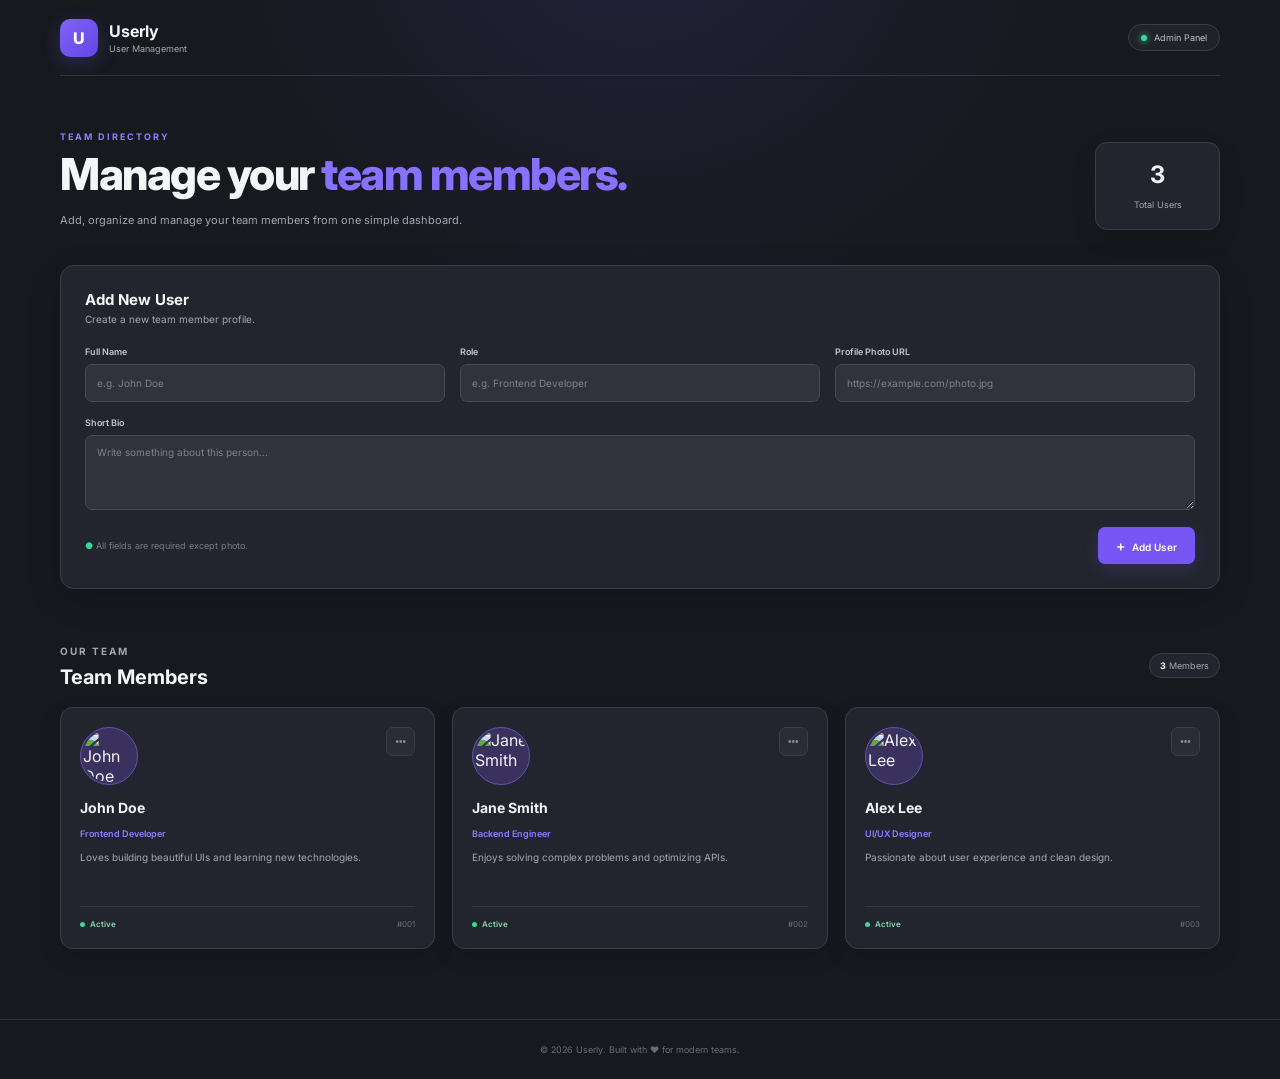
==== index.html @ 7fc99624 "test" ====
<!DOCTYPE html>
<html lang="en">
<head>
  <meta charset="UTF-8" />
  <meta name="viewport" content="width=device-width, initial-scale=1.0" />

  <title>Userly — User Management</title>

  <link rel="preconnect" href="https://fonts.googleapis.com">
  <link rel="preconnect" href="https://fonts.gstatic.com" crossorigin>
  <link href="https://fonts.googleapis.com/css2?family=Inter:wght@400;500;600;700;800&display=swap" rel="stylesheet">

  <link rel="stylesheet" href="./css/style.css  ">
</head>

<body>

  <!-- Background Glow -->
  <div class="bg-glow glow-one"></div>
  <div class="bg-glow glow-two"></div>

  <!-- HEADER -->
  <header class="header">

    <div class="logo">
      <div class="logo-icon">U</div>

      <div>
        <h1>Userly</h1>
        <span>User Management</span>
      </div>
    </div>

    <div class="header-badge">
      <span class="status-dot"></span>
      Admin Panel
    </div>

  </header>


  <main class="container">

    <!-- PAGE INTRO -->
    <section class="hero">

      <div>
        <p class="eyebrow">TEAM DIRECTORY</p>

        <h2>
          Manage your
          <span>team members.</span>
        </h2>

        <p class="hero-text">
          Add, organize and manage your team members
          from one simple dashboard.
        </p>
      </div>

      <div class="total-users">
        <strong id="userCount">3</strong>
        <span>Total Users</span>
      </div>

    </section>


    <!-- ADD USER SECTION -->
    <section class="add-section">

      <div class="section-heading">
        <div>
          <h3>Add New User</h3>
          <p>Create a new team member profile.</p>
        </div>
      </div>


      <form id="userForm" class="user-form">

        <div class="input-group">

          <label for="name">Full Name</label>

          <input
            type="text"
            id="name"
            name="name"
            placeholder="e.g. John Doe"
            required
          />

        </div>


        <div class="input-group">

          <label for="role">Role</label>

          <input
            type="text"
            id="role"
            name="role"
            placeholder="e.g. Frontend Developer"
            required
          />

        </div>


        <div class="input-group">

          <label for="photo">Profile Photo URL</label>

          <input
            type="url"
            id="photo"
            name="photo"
            placeholder="https://example.com/photo.jpg"
          />

        </div>


        <div class="input-group full-width">

          <label for="bio">Short Bio</label>

          <textarea
            id="bio"
            name="bio"
            placeholder="Write something about this person..."
            required
          ></textarea>

        </div>


        <div class="form-footer">

          <p>
            <span>●</span>
            All fields are required except photo.
          </p>

          <button type="submit" class="submit-btn">
            <span>+</span>
            Add User
          </button>

        </div>

      </form>

    </section>


    <!-- USERS SECTION -->
    <section class="users-section">

      <div class="section-heading users-heading">

        <div>
          <p class="eyebrow">OUR TEAM</p>
          <h3>Team Members</h3>
        </div>

        <div class="member-count">
          <span id="memberCount">3</span> Members
        </div>

      </div>


      <div class="users-container" id="usersContainer">


        <!-- USER 1 -->
        <article class="user-card">

          <div class="card-top">

            <div class="user-image">
              <img
                src="https://i.pravatar.cc/150?img=12"
                alt="John Doe"
              >
            </div>

            <button class="menu-btn">•••</button>

          </div>

          <div class="user-info">

            <h4>John Doe</h4>

            <span class="user-role">
              Frontend Developer
            </span>

            <p>
              Loves building beautiful UIs and
              learning new technologies.
            </p>

          </div>

          <div class="card-footer">
            <span class="active">
              <i></i> Active
            </span>

            <span class="user-id">#001</span>
          </div>

        </article>


        <!-- USER 2 -->
        <article class="user-card">

          <div class="card-top">

            <div class="user-image">
              <img
                src="https://i.pravatar.cc/150?img=47"
                alt="Jane Smith"
              >
            </div>

            <button class="menu-btn">•••</button>

          </div>

          <div class="user-info">

            <h4>Jane Smith</h4>

            <span class="user-role">
              Backend Engineer
            </span>

            <p>
              Enjoys solving complex problems and
              optimizing APIs.
            </p>

          </div>

          <div class="card-footer">
            <span class="active">
              <i></i> Active
            </span>

            <span class="user-id">#002</span>
          </div>

        </article>


        <!-- USER 3 -->
        <article class="user-card">

          <div class="card-top">

            <div class="user-image">
              <img
                src="https://i.pravatar.cc/150?img=11"
                alt="Alex Lee"
              >
            </div>

            <button class="menu-btn">•••</button>

          </div>

          <div class="user-info">

            <h4>Alex Lee</h4>

            <span class="user-role">
              UI/UX Designer
            </span>

            <p>
              Passionate about user experience and
              clean design.
            </p>

          </div>

          <div class="card-footer">
            <span class="active">
              <i></i> Active
            </span>

            <span class="user-id">#003</span>
          </div>

        </article>


      </div>

    </section>

  </main>


  <footer>
    <p>© 2026 Userly. Built with ❤️ for modern teams.</p>
  </footer>


  <script src="./JavaScript/main.js"></script>

</body>
</html>
---- css/style.css ----
/* =========================================
   USERLY — CLEAN MODERN DARK UI
========================================= */

* {
  margin: 0;
  padding: 0;
  box-sizing: border-box;
}

:root {
  --bg: #17191f;
  --surface: #22252d;
  --surface-2: #292c35;
  --input: #30333c;

  --border: #3a3e48;
  --border-light: #454a56;

  --text: #f4f5f7;
  --muted: #a3a7b2;
  --muted-2: #777c88;

  --primary: #7657f5;
  --primary-hover: #8468ff;

  --green: #38d996;
}

html {
  scroll-behavior: smooth;
}

body {
  min-height: 100vh;

  background:
    radial-gradient(
      circle at 50% -10%,
      rgba(118, 87, 245, 0.13),
      transparent 32%
    ),
    var(--bg);

  color: var(--text);

  font-family: "Inter", Arial, sans-serif;

  overflow-x: hidden;
}


/* =========================================
   HEADER
========================================= */

.header {
  width: min(1160px, calc(100% - 40px));

  height: 76px;

  margin: auto;

  display: flex;
  align-items: center;
  justify-content: space-between;

  border-bottom: 1px solid #30333b;
}

.logo {
  display: flex;
  align-items: center;
  gap: 11px;
}

.logo-icon {
  width: 38px;
  height: 38px;

  display: grid;
  place-items: center;

  border-radius: 10px;

  background: linear-gradient(
    135deg,
    #8063f5,
    #6344e8
  );

  color: white;

  font-size: 16px;
  font-weight: 800;

  box-shadow:
    0 5px 18px rgba(118, 87, 245, 0.25);
}

.logo h1 {
  font-size: 16px;
  font-weight: 700;
}

.logo span {
  display: block;

  margin-top: 2px;

  color: var(--muted);

  font-size: 9px;
}

.header-badge {
  display: flex;
  align-items: center;
  gap: 7px;

  padding: 7px 12px;

  border: 1px solid var(--border);

  border-radius: 20px;

  background: #202229;

  color: #bfc2ca;

  font-size: 9px;
}

.status-dot {
  width: 6px;
  height: 6px;

  border-radius: 50%;

  background: var(--green);

  box-shadow: 0 0 7px var(--green);
}


/* =========================================
   MAIN
========================================= */

.container {
  width: min(1160px, calc(100% - 40px));

  margin: auto;

  padding: 55px 0 70px;
}


/* =========================================
   HERO
========================================= */

.hero {
  display: flex;

  align-items: flex-end;

  justify-content: space-between;

  gap: 30px;

  margin-bottom: 35px;
}

.eyebrow {
  margin-bottom: 8px;

  color: #927cff;

  font-size: 9px;

  font-weight: 700;

  letter-spacing: 2px;
}

.hero h2 {
  max-width: 650px;

  font-size: clamp(30px, 4vw, 44px);

  line-height: 1.1;

  letter-spacing: -1.5px;

  font-weight: 800;
}

.hero h2 span {
  color: #8871ff;
}

.hero-text {
  max-width: 480px;

  margin-top: 13px;

  color: var(--muted);

  font-size: 11px;

  line-height: 1.7;
}

.total-users {
  min-width: 125px;

  padding: 17px 20px;

  border: 1px solid var(--border);

  border-radius: 12px;

  background: var(--surface);

  text-align: center;

  box-shadow:
    0 8px 25px rgba(0, 0, 0, 0.12);
}

.total-users strong {
  display: block;

  margin-bottom: 3px;

  font-size: 24px;
}

.total-users span {
  color: var(--muted);

  font-size: 9px;
}


/* =========================================
   ADD USER BOX
========================================= */

.add-section {
  padding: 24px;

  border: 1px solid var(--border);

  border-radius: 14px;

  background: var(--surface);

  box-shadow:
    0 10px 35px rgba(0, 0, 0, 0.14);
}

.section-heading {
  display: flex;

  justify-content: space-between;

  align-items: center;

  margin-bottom: 21px;
}

.section-heading h3 {
  font-size: 15px;

  font-weight: 700;
}

.section-heading p {
  margin-top: 4px;

  color: var(--muted);

  font-size: 10px;
}


/* =========================================
   FORM
========================================= */

.user-form {
  display: grid;

  grid-template-columns:
    repeat(3, 1fr);

  gap: 15px;
}

.input-group {
  display: flex;

  flex-direction: column;

  gap: 7px;
}

.input-group label {
  color: #c4c6cd;

  font-size: 9px;

  font-weight: 600;
}

.input-group input,
.input-group textarea {
  width: 100%;

  border: 1px solid var(--border-light);

  border-radius: 7px;

  outline: none;

  background: var(--input);

  color: white;

  font-family: inherit;

  font-size: 10px;

  transition: 0.2s;
}

.input-group input {
  height: 38px;

  padding: 0 11px;
}

.input-group textarea {
  height: 75px;

  padding: 10px 11px;

  resize: vertical;
}

.input-group input::placeholder,
.input-group textarea::placeholder {
  color: #7d818c;
}

.input-group input:hover,
.input-group textarea:hover {
  border-color: #505561;
}

.input-group input:focus,
.input-group textarea:focus {
  border-color: var(--primary);

  box-shadow:
    0 0 0 2px rgba(118, 87, 245, 0.12);
}

.full-width {
  grid-column: 1 / -1;
}


/* =========================================
   FORM FOOTER
========================================= */

.form-footer {
  grid-column: 1 / -1;

  display: flex;

  align-items: center;

  justify-content: space-between;

  margin-top: 2px;
}

.form-footer p {
  color: var(--muted-2);

  font-size: 9px;
}

.form-footer p span {
  color: var(--green);
}

.submit-btn {
  height: 37px;

  padding: 0 18px;

  border: none;

  border-radius: 7px;

  background: var(--primary);

  color: white;

  font-family: inherit;

  font-size: 10px;

  font-weight: 600;

  cursor: pointer;

  transition: 0.2s;

  box-shadow:
    0 5px 15px rgba(118, 87, 245, 0.2);
}

.submit-btn span {
  margin-right: 4px;

  font-size: 14px;
}

.submit-btn:hover {
  background: var(--primary-hover);

  transform: translateY(-1px);

  box-shadow:
    0 8px 20px rgba(118, 87, 245, 0.28);
}

.submit-btn:active {
  transform: translateY(0);
}


/* =========================================
   USERS
========================================= */

.users-section {
  margin-top: 52px;
}

.users-heading {
  margin-bottom: 18px;
}

.users-heading h3 {
  font-size: 20px;
}

.member-count {
  padding: 6px 10px;

  border: 1px solid var(--border);

  border-radius: 20px;

  background: var(--surface);

  color: var(--muted);

  font-size: 9px;
}

.member-count span {
  color: white;

  font-weight: 700;
}


/* =========================================
   USER CARDS
========================================= */

.users-container {
  display: grid;

  grid-template-columns:
    repeat(3, 1fr);

  gap: 17px;
}

.user-card {
  padding: 19px;

  border: 1px solid var(--border);

  border-radius: 13px;

  background: var(--surface);

  transition:
    0.25s ease;

  box-shadow:
    0 8px 25px rgba(0, 0, 0, 0.10);
}

.user-card:hover {
  transform: translateY(-4px);

  border-color: #514a77;

  background: var(--surface-2);

  box-shadow:
    0 15px 35px rgba(0, 0, 0, 0.18);
}


/* =========================================
   CARD TOP
========================================= */

.card-top {
  display: flex;

  justify-content: space-between;

  align-items: flex-start;

  margin-bottom: 14px;
}

.user-image {
  width: 58px;
  height: 58px;

  padding: 2px;

  border: 1px solid #6351b0;

  border-radius: 50%;

  background: #3a315f;
}

.user-image img {
  width: 100%;
  height: 100%;

  display: block;

  object-fit: cover;

  border-radius: 50%;
}

.menu-btn {
  width: 29px;
  height: 29px;

  border: 1px solid var(--border);

  border-radius: 7px;

  background: #2a2d35;

  color: #858995;

  font-size: 10px;

  cursor: pointer;

  transition: 0.2s;
}

.menu-btn:hover {
  background: #363943;

  color: white;
}


/* =========================================
   CARD INFO
========================================= */

.user-info h4 {
  margin-bottom: 5px;

  font-size: 14px;

  font-weight: 700;
}

.user-role {
  display: inline-block;

  margin-bottom: 10px;

  color: #927dff;

  font-size: 9px;

  font-weight: 600;
}

.user-info p {
  min-height: 40px;

  color: var(--muted);

  font-size: 10px;

  line-height: 1.6;
}


/* =========================================
   CARD FOOTER
========================================= */

.card-footer {
  display: flex;

  align-items: center;

  justify-content: space-between;

  margin-top: 17px;

  padding-top: 12px;

  border-top: 1px solid #343740;
}

.active {
  display: flex;

  align-items: center;

  gap: 5px;

  color: #82d9b5;

  font-size: 8px;

  font-weight: 600;
}

.active i {
  width: 5px;
  height: 5px;

  border-radius: 50%;

  background: var(--green);
}

.user-id {
  color: #656a76;

  font-size: 8px;
}


/* =========================================
   FOOTER
========================================= */

footer {
  padding: 24px;

  border-top: 1px solid #30333b;

  text-align: center;

  color: #686d78;

  font-size: 9px;
}


/* =========================================
   RESPONSIVE
========================================= */

@media (max-width: 900px) {

  .users-container {
    grid-template-columns: repeat(2, 1fr);
  }

  .user-form {
    grid-template-columns: repeat(2, 1fr);
  }

}


@media (max-width: 650px) {

  .header {
    width: calc(100% - 25px);
  }

  .header-badge {
    display: none;
  }

  .container {
    width: calc(100% - 25px);

    padding: 35px 0 50px;
  }

  .hero {
    flex-direction: column;

    align-items: flex-start;
  }

  .hero h2 {
    font-size: 33px;
  }

  .total-users {
    width: 100%;
  }

  .add-section {
    padding: 18px;
  }

  .user-form {
    grid-template-columns: 1fr;
  }

  .full-width {
    grid-column: auto;
  }

  .form-footer {
    grid-column: auto;

    flex-direction: column;

    align-items: stretch;

    gap: 12px;
  }

  .submit-btn {
    width: 100%;
  }

  .users-container {
    grid-template-columns: 1fr;
  }

}
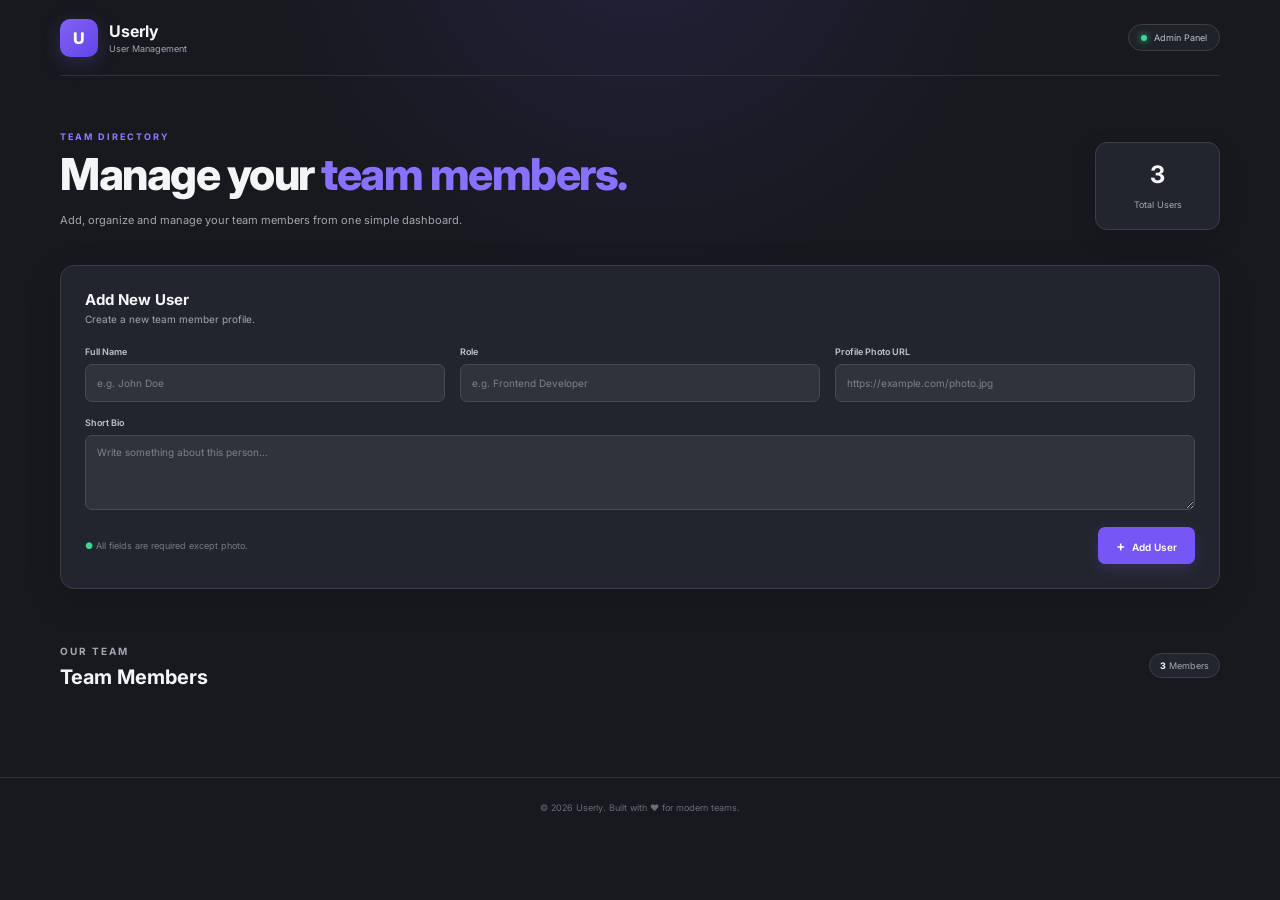
==== commit 778ad9e0: "create main branchg and push final code" ====
--- a/index.html
+++ b/index.html
@@ -176,130 +176,7 @@
       <div class="users-container" id="usersContainer">
 
 
-        <!-- USER 1 -->
-        <article class="user-card">
-
-          <div class="card-top">
-
-            <div class="user-image">
-              <img
-                src="https://i.pravatar.cc/150?img=12"
-                alt="John Doe"
-              >
-            </div>
-
-            <button class="menu-btn">•••</button>
-
-          </div>
-
-          <div class="user-info">
-
-            <h4>John Doe</h4>
-
-            <span class="user-role">
-              Frontend Developer
-            </span>
-
-            <p>
-              Loves building beautiful UIs and
-              learning new technologies.
-            </p>
-
-          </div>
-
-          <div class="card-footer">
-            <span class="active">
-              <i></i> Active
-            </span>
-
-            <span class="user-id">#001</span>
-          </div>
-
-        </article>
-
-
-        <!-- USER 2 -->
-        <article class="user-card">
-
-          <div class="card-top">
-
-            <div class="user-image">
-              <img
-                src="https://i.pravatar.cc/150?img=47"
-                alt="Jane Smith"
-              >
-            </div>
-
-            <button class="menu-btn">•••</button>
-
-          </div>
-
-          <div class="user-info">
-
-            <h4>Jane Smith</h4>
-
-            <span class="user-role">
-              Backend Engineer
-            </span>
-
-            <p>
-              Enjoys solving complex problems and
-              optimizing APIs.
-            </p>
-
-          </div>
-
-          <div class="card-footer">
-            <span class="active">
-              <i></i> Active
-            </span>
-
-            <span class="user-id">#002</span>
-          </div>
-
-        </article>
-
-
-        <!-- USER 3 -->
-        <article class="user-card">
-
-          <div class="card-top">
-
-            <div class="user-image">
-              <img
-                src="https://i.pravatar.cc/150?img=11"
-                alt="Alex Lee"
-              >
-            </div>
-
-            <button class="menu-btn">•••</button>
-
-          </div>
-
-          <div class="user-info">
-
-            <h4>Alex Lee</h4>
-
-            <span class="user-role">
-              UI/UX Designer
-            </span>
-
-            <p>
-              Passionate about user experience and
-              clean design.
-            </p>
-
-          </div>
-
-          <div class="card-footer">
-            <span class="active">
-              <i></i> Active
-            </span>
-
-            <span class="user-id">#003</span>
-          </div>
-
-        </article>
+       
 
 
       </div>
